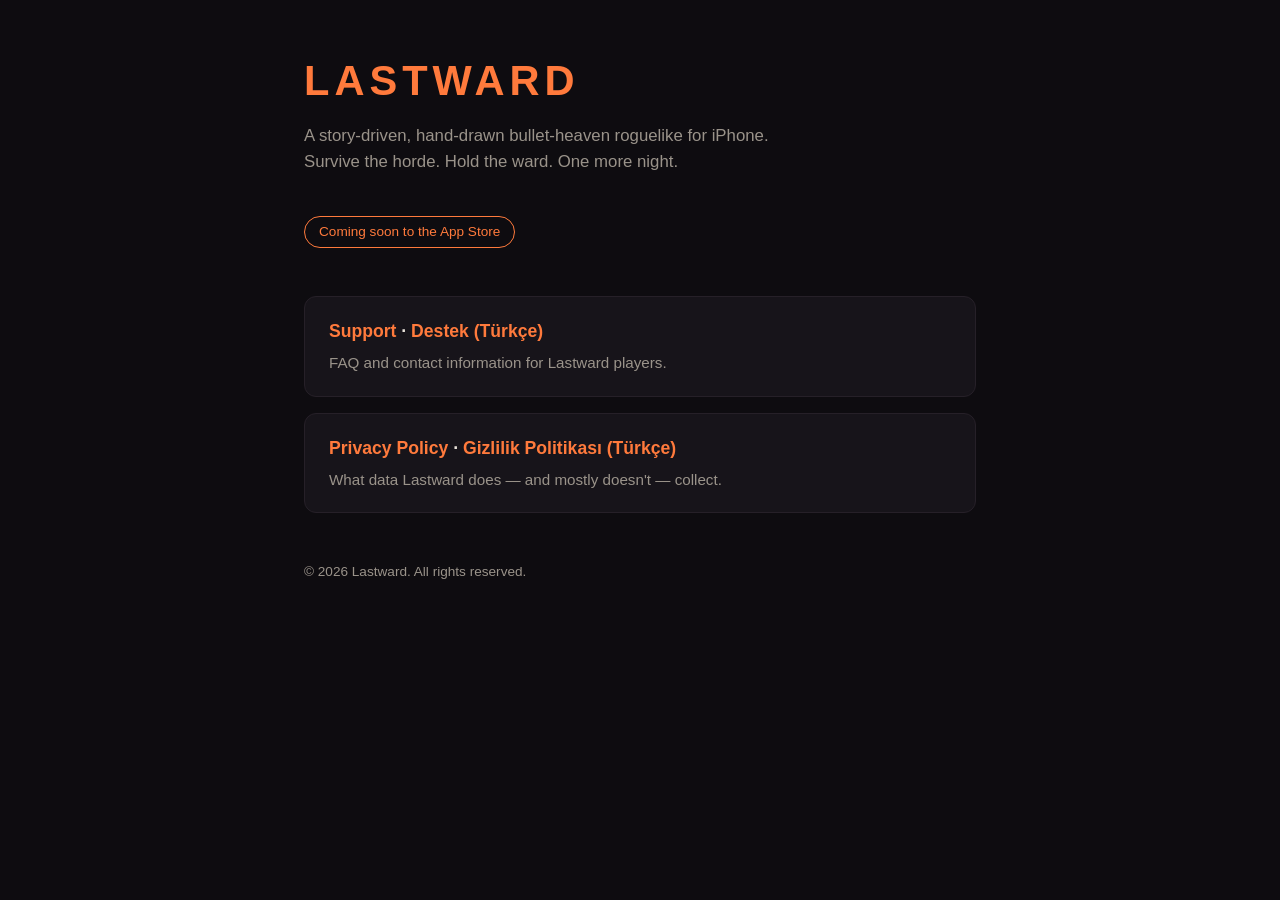
==== index.html @ 16b31800 "Lastward site v1: landing + privacy policy + support (EN/TR) Co-Authored-By: Claude Fable 5 <noreply" ====
<!DOCTYPE html>
<html lang="en">
<head>
<meta charset="utf-8">
<meta name="viewport" content="width=device-width, initial-scale=1">
<title>Lastward — Survivors Roguelike</title>
<meta name="description" content="Lastward is a story-driven, hand-drawn bullet-heaven roguelike for iPhone. Survive the horde. Hold the ward. One more night.">
<style>
  :root { --bg:#0e0c10; --card:#17141a; --text:#e8e2d9; --muted:#9a938a; --accent:#ff7a3c; }
  * { margin:0; padding:0; box-sizing:border-box; }
  body { background:var(--bg); color:var(--text); font-family:-apple-system,BlinkMacSystemFont,"Segoe UI",Roboto,sans-serif; line-height:1.6; }
  .wrap { max-width:720px; margin:0 auto; padding:48px 24px 64px; }
  h1 { font-size:2.6rem; letter-spacing:.12em; color:var(--accent); text-transform:uppercase; }
  .tagline { color:var(--muted); margin:8px 0 40px; font-size:1.05rem; }
  .card { background:var(--card); border:1px solid #262028; border-radius:12px; padding:20px 24px; margin:16px 0; }
  .card h2 { font-size:1.1rem; margin-bottom:6px; }
  .card p { color:var(--muted); font-size:.95rem; }
  a { color:var(--accent); text-decoration:none; }
  a:hover { text-decoration:underline; }
  .soon { display:inline-block; border:1px solid var(--accent); color:var(--accent); border-radius:999px; padding:4px 14px; font-size:.85rem; margin-bottom:32px; }
  footer { margin-top:48px; color:var(--muted); font-size:.85rem; }
  .lang { float:right; font-size:.9rem; }
</style>
</head>
<body>
<div class="wrap">
  <h1>Lastward</h1>
  <p class="tagline">A story-driven, hand-drawn bullet-heaven roguelike for iPhone.<br>Survive the horde. Hold the ward. One more night.</p>
  <span class="soon">Coming soon to the App Store</span>

  <div class="card">
    <h2><a href="support.html">Support</a> · <a href="support-tr.html">Destek (Türkçe)</a></h2>
    <p>FAQ and contact information for Lastward players.</p>
  </div>

  <div class="card">
    <h2><a href="privacy.html">Privacy Policy</a> · <a href="privacy-tr.html">Gizlilik Politikası (Türkçe)</a></h2>
    <p>What data Lastward does — and mostly doesn't — collect.</p>
  </div>

  <footer>© 2026 Lastward. All rights reserved.</footer>
</div>
</body>
</html>
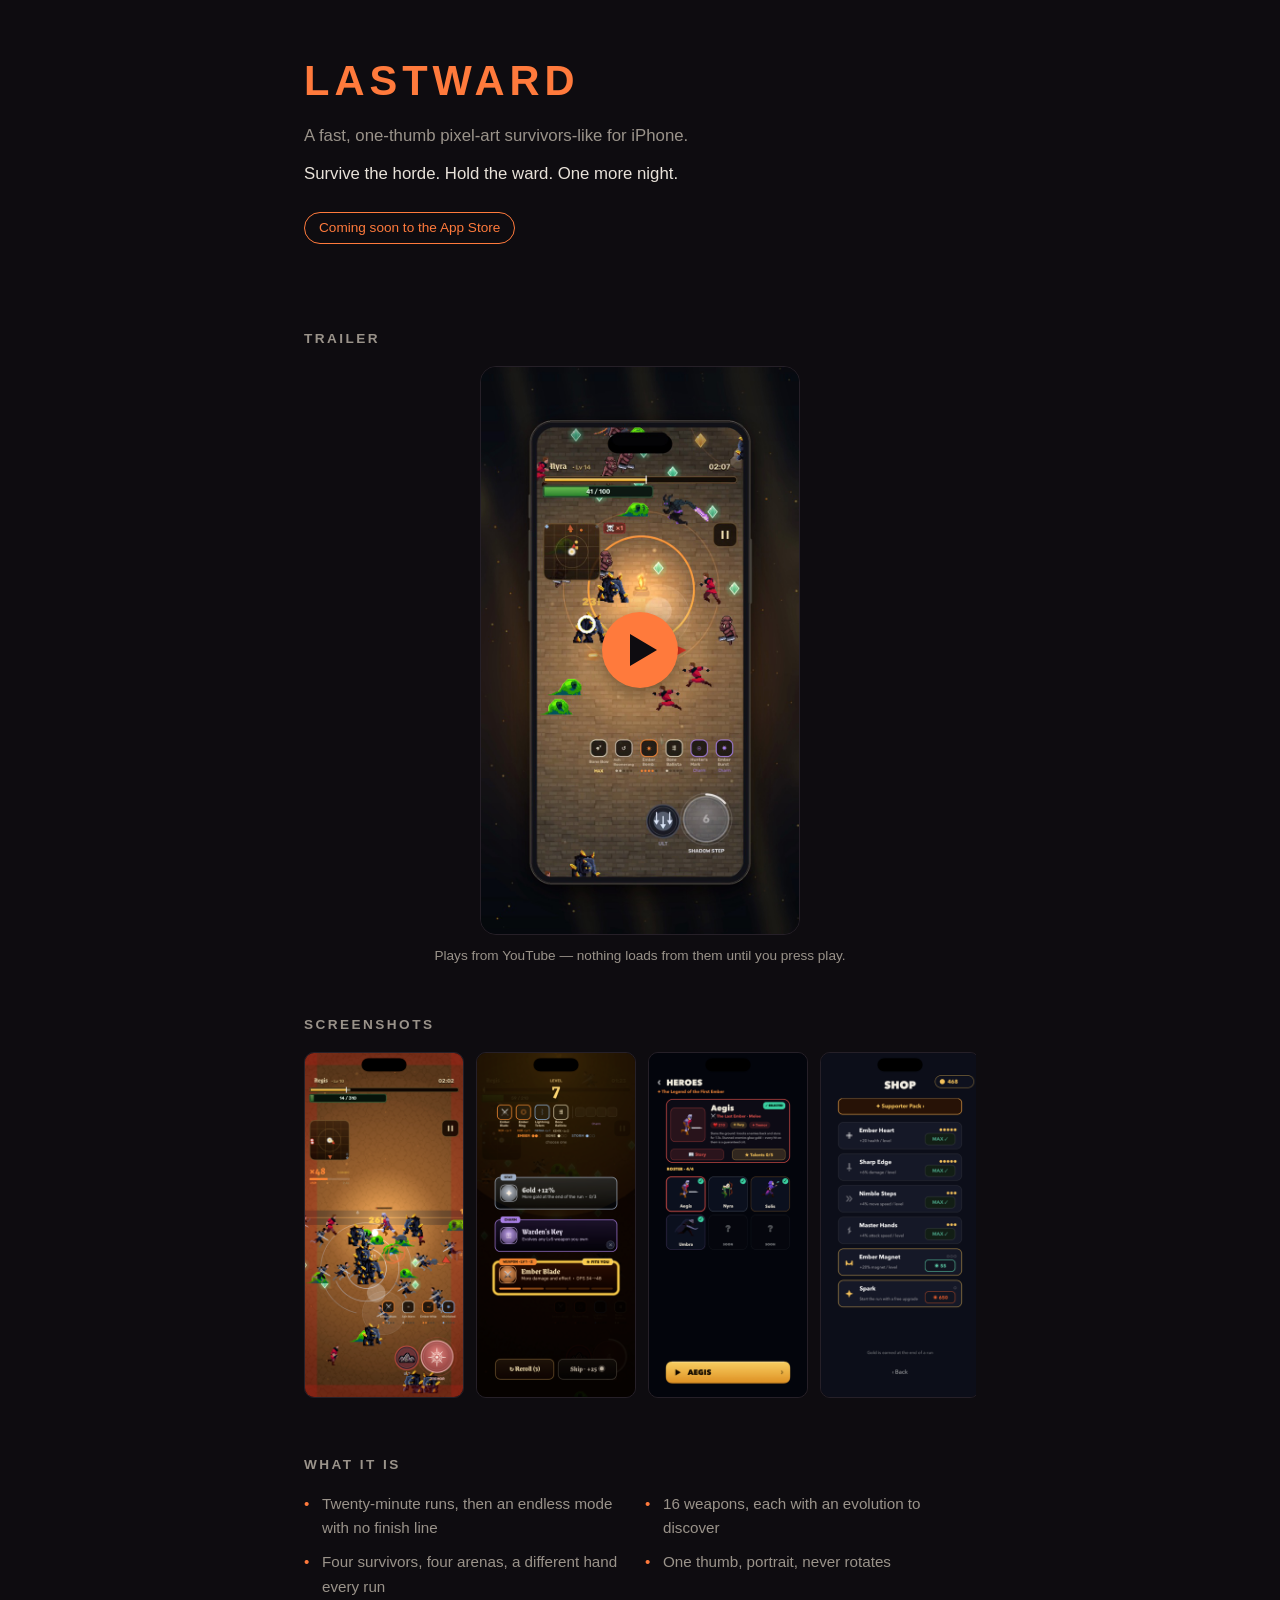
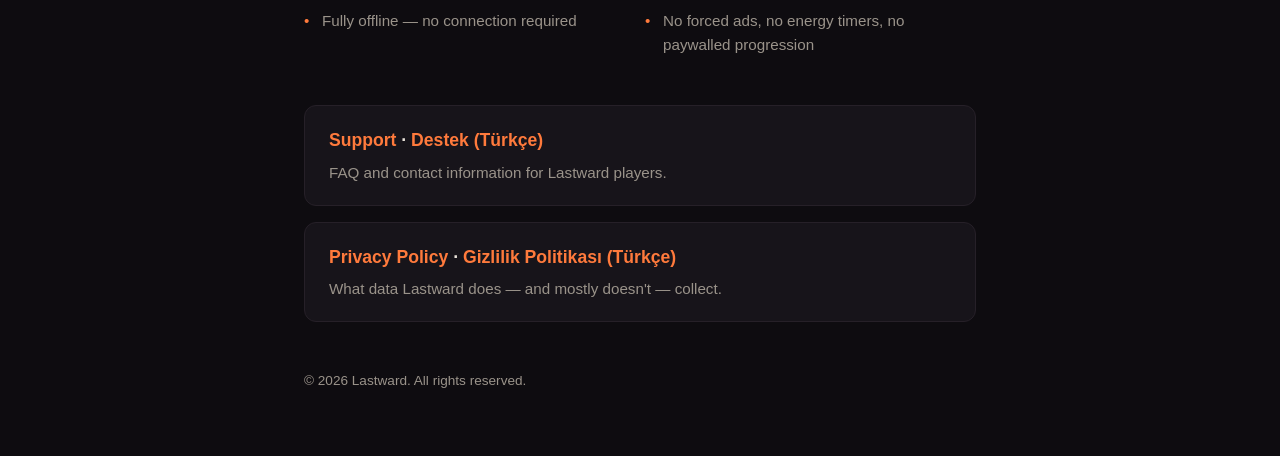
==== commit 702c8072: "Site: fragman gomuldu + ekran goruntuleri + App Store metniyle tutarli tanim - 'story-driven, hand-d" ====
--- a/index.html
+++ b/index.html
@@ -4,29 +4,90 @@
 <meta charset="utf-8">
 <meta name="viewport" content="width=device-width, initial-scale=1">
 <title>Lastward — Survivors Roguelike</title>
-<meta name="description" content="Lastward is a story-driven, hand-drawn bullet-heaven roguelike for iPhone. Survive the horde. Hold the ward. One more night.">
+<meta name="description" content="Lastward is a fast, one-thumb pixel-art survivors-like for iPhone. Twenty-minute runs, 16 weapons, four survivors. Survive the horde. Hold the ward. One more night.">
+<meta property="og:title" content="Lastward — Survivors Roguelike">
+<meta property="og:description" content="A fast, one-thumb pixel-art survivors-like for iPhone. Survive the horde. Hold the ward. One more night.">
+<meta property="og:image" content="assets/trailer_poster.jpg">
+<meta property="og:type" content="website">
+<meta name="twitter:card" content="summary_large_image">
 <style>
-  :root { --bg:#0e0c10; --card:#17141a; --text:#e8e2d9; --muted:#9a938a; --accent:#ff7a3c; }
+  :root { --bg:#0e0c10; --card:#17141a; --text:#e8e2d9; --muted:#9a938a; --accent:#ff7a3c; --line:#262028; }
   * { margin:0; padding:0; box-sizing:border-box; }
   body { background:var(--bg); color:var(--text); font-family:-apple-system,BlinkMacSystemFont,"Segoe UI",Roboto,sans-serif; line-height:1.6; }
   .wrap { max-width:720px; margin:0 auto; padding:48px 24px 64px; }
   h1 { font-size:2.6rem; letter-spacing:.12em; color:var(--accent); text-transform:uppercase; }
-  .tagline { color:var(--muted); margin:8px 0 40px; font-size:1.05rem; }
-  .card { background:var(--card); border:1px solid #262028; border-radius:12px; padding:20px 24px; margin:16px 0; }
+  .tagline { color:var(--muted); margin:8px 0 12px; font-size:1.05rem; }
+  .line { color:var(--text); font-size:1.05rem; margin-bottom:24px; }
+  .card { background:var(--card); border:1px solid var(--line); border-radius:12px; padding:20px 24px; margin:16px 0; }
   .card h2 { font-size:1.1rem; margin-bottom:6px; }
   .card p { color:var(--muted); font-size:.95rem; }
   a { color:var(--accent); text-decoration:none; }
   a:hover { text-decoration:underline; }
-  .soon { display:inline-block; border:1px solid var(--accent); color:var(--accent); border-radius:999px; padding:4px 14px; font-size:.85rem; margin-bottom:32px; }
+  .soon { display:inline-block; border:1px solid var(--accent); color:var(--accent); border-radius:999px; padding:4px 14px; font-size:.85rem; margin-bottom:36px; }
+
+  section { margin:48px 0; }
+  section > h2 { font-size:.85rem; letter-spacing:.18em; text-transform:uppercase; color:var(--muted); margin-bottom:16px; }
+
+  /* Trailer: vertical 9:16, click-to-play so YouTube loads only on demand */
+  .trailer { position:relative; width:100%; max-width:320px; margin:0 auto; aspect-ratio:9/16; border-radius:16px; overflow:hidden; border:1px solid var(--line); background:#000; }
+  .trailer img, .trailer iframe { width:100%; height:100%; display:block; border:0; object-fit:cover; }
+  .trailer button { position:absolute; inset:0; width:100%; height:100%; padding:0; border:0; background:transparent; cursor:pointer; display:flex; align-items:center; justify-content:center; }
+  .trailer button::after { content:""; position:relative; z-index:1; width:0; height:0; border-style:solid; border-width:16px 0 16px 27px; border-color:transparent transparent transparent #0e0c10; margin-left:6px; }
+  .play-ring { position:absolute; width:76px; height:76px; border-radius:50%; background:var(--accent); box-shadow:0 6px 24px rgba(0,0,0,.55); transition:transform .15s ease; }
+  .trailer button:hover .play-ring { transform:scale(1.06); }
+  .note { color:var(--muted); font-size:.85rem; text-align:center; margin-top:10px; }
+
+  /* Screenshots: scrollable strip on phones, fits the row on desktop */
+  .shots { display:flex; gap:12px; overflow-x:auto; padding-bottom:8px; scroll-snap-type:x mandatory; -webkit-overflow-scrolling:touch; }
+  .shots img { width:160px; flex:0 0 auto; border-radius:10px; border:1px solid var(--line); scroll-snap-align:start; }
+
+  ul.feats { list-style:none; display:grid; grid-template-columns:1fr; gap:10px; }
+  ul.feats li { color:var(--muted); font-size:.95rem; padding-left:18px; position:relative; }
+  ul.feats li::before { content:"•"; color:var(--accent); position:absolute; left:0; }
+  @media (min-width:560px) { ul.feats { grid-template-columns:1fr 1fr; } }
+
   footer { margin-top:48px; color:var(--muted); font-size:.85rem; }
-  .lang { float:right; font-size:.9rem; }
 </style>
 </head>
 <body>
 <div class="wrap">
   <h1>Lastward</h1>
-  <p class="tagline">A story-driven, hand-drawn bullet-heaven roguelike for iPhone.<br>Survive the horde. Hold the ward. One more night.</p>
+  <p class="tagline">A fast, one-thumb pixel-art survivors-like for iPhone.</p>
+  <p class="line">Survive the horde. Hold the ward. One more night.</p>
   <span class="soon">Coming soon to the App Store</span>
+
+  <section>
+    <h2>Trailer</h2>
+    <div class="trailer" id="trailer">
+      <img src="assets/trailer_poster.jpg" alt="Lastward gameplay — a survivor surrounded by the horde">
+      <button type="button" aria-label="Play the Lastward trailer">
+        <span class="play-ring"></span>
+      </button>
+    </div>
+    <p class="note">Plays from YouTube — nothing loads from them until you press play.</p>
+  </section>
+
+  <section>
+    <h2>Screenshots</h2>
+    <div class="shots">
+      <img src="assets/01_action_swarm.png" alt="Fighting a swarm of enemies" loading="lazy" width="160">
+      <img src="assets/02_levelup_cards.png" alt="Choosing a level-up card" loading="lazy" width="160">
+      <img src="assets/03_heroes.png" alt="The hero roster" loading="lazy" width="160">
+      <img src="assets/06_shop.png" alt="The shop screen" loading="lazy" width="160">
+    </div>
+  </section>
+
+  <section>
+    <h2>What it is</h2>
+    <ul class="feats">
+      <li>Twenty-minute runs, then an endless mode with no finish line</li>
+      <li>16 weapons, each with an evolution to discover</li>
+      <li>Four survivors, four arenas, a different hand every run</li>
+      <li>One thumb, portrait, never rotates</li>
+      <li>Fully offline — no connection required</li>
+      <li>No forced ads, no energy timers, no paywalled progression</li>
+    </ul>
+  </section>
 
   <div class="card">
     <h2><a href="support.html">Support</a> · <a href="support-tr.html">Destek (Türkçe)</a></h2>
@@ -40,5 +101,18 @@
 
   <footer>© 2026 Lastward. All rights reserved.</footer>
 </div>
+
+<script>
+  document.getElementById('trailer').querySelector('button').addEventListener('click', function () {
+    var box = document.getElementById('trailer');
+    var f = document.createElement('iframe');
+    f.src = 'https://www.youtube-nocookie.com/embed/t6MPKeEqMVI?autoplay=1&rel=0&playsinline=1';
+    f.title = 'Lastward — Official Trailer';
+    f.allow = 'accelerometer; autoplay; encrypted-media; gyroscope; picture-in-picture; web-share';
+    f.referrerPolicy = 'strict-origin-when-cross-origin';
+    f.allowFullscreen = true;
+    box.replaceChildren(f);
+  });
+</script>
 </body>
 </html>
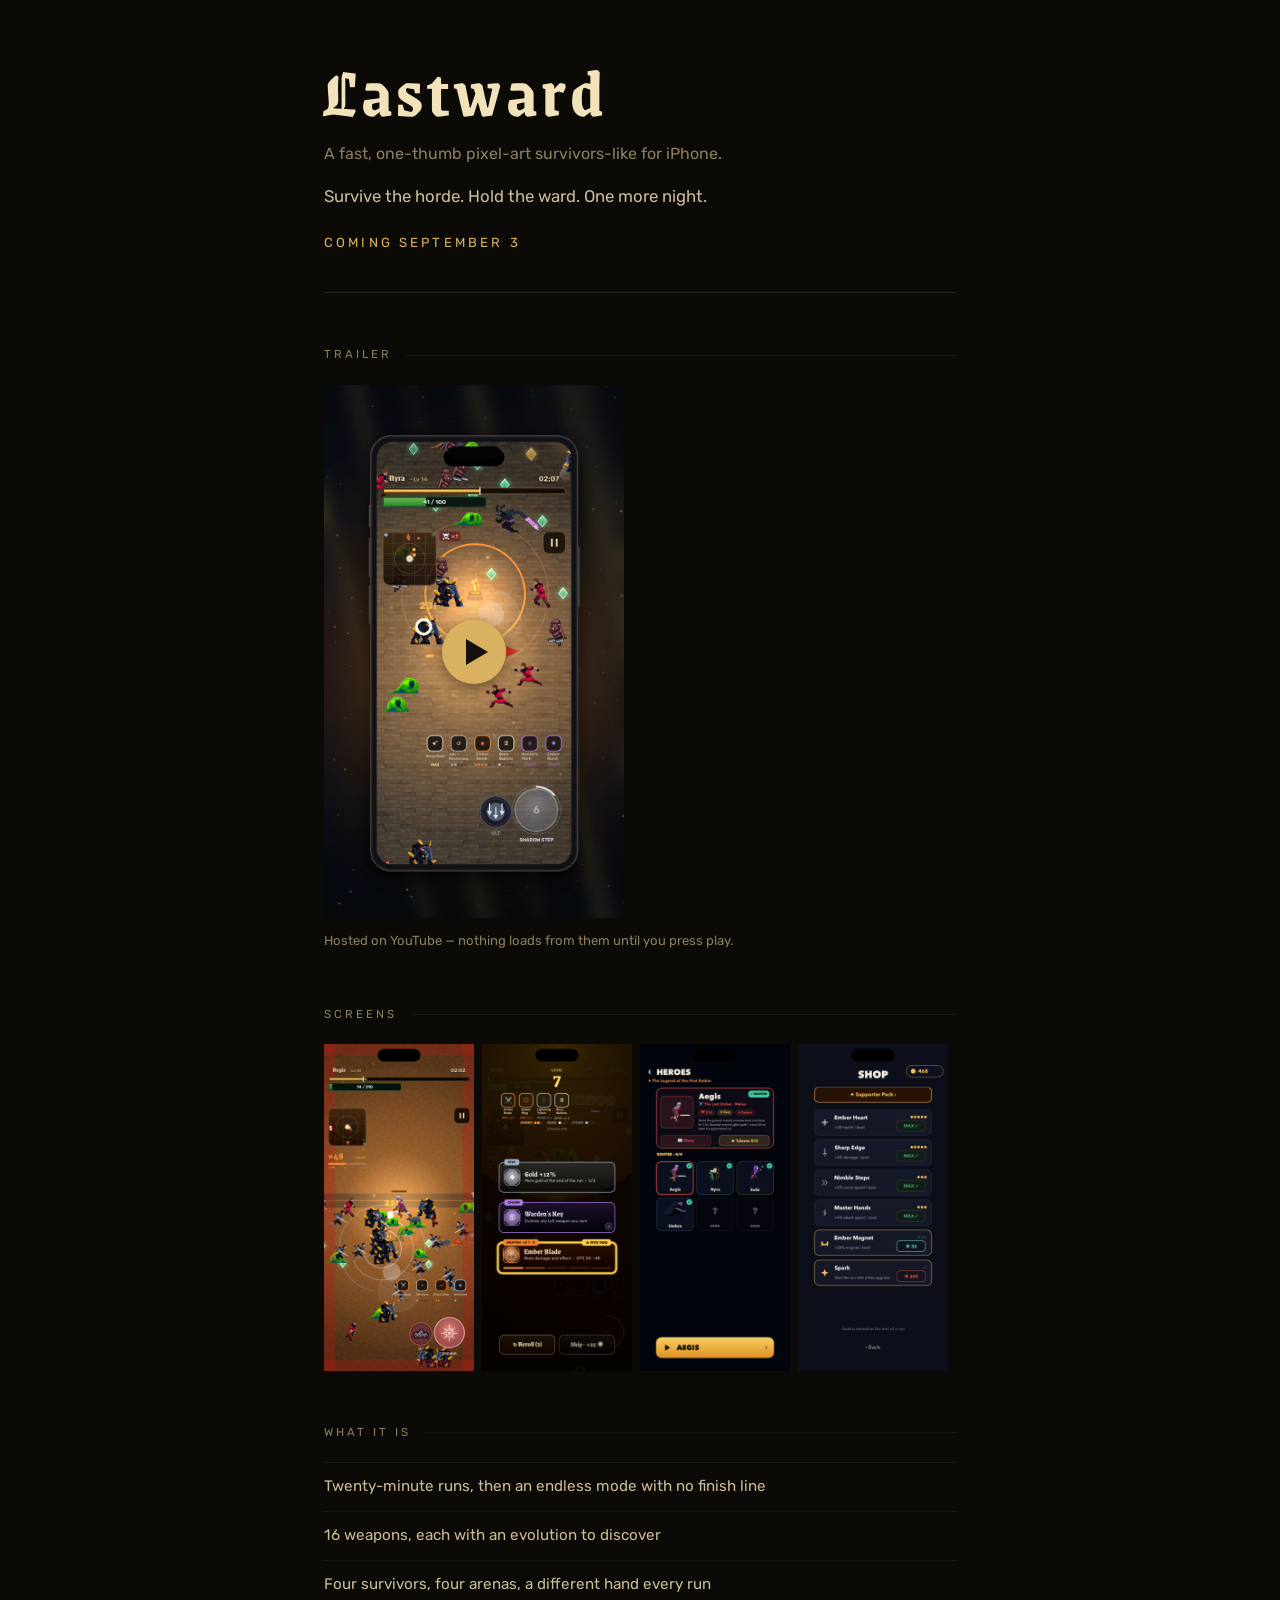
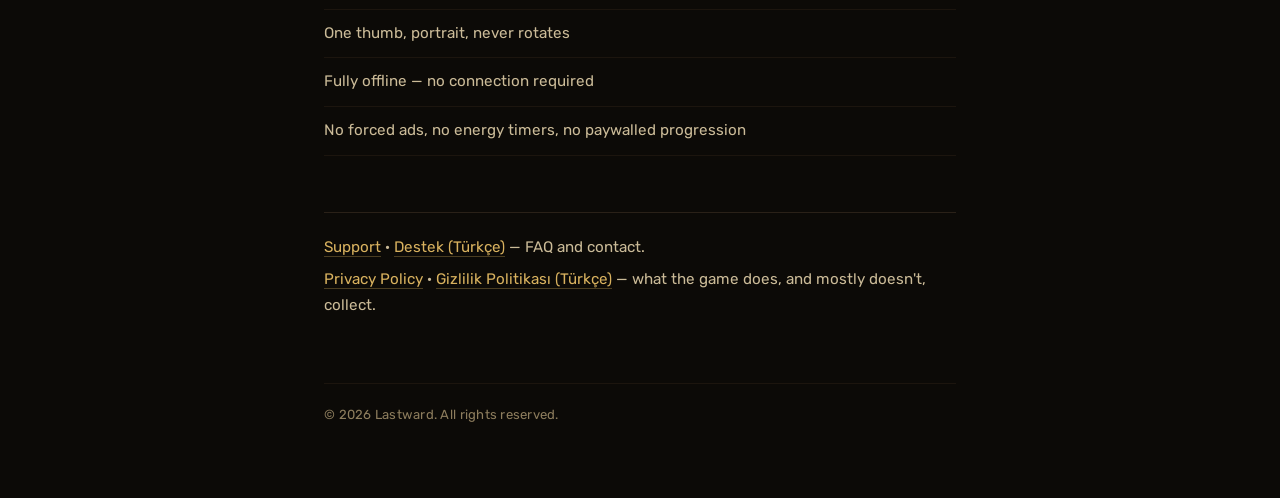
==== commit 31c2bc02: "Site: turuncu palet ve kutu duzeni kaldirildi — oyunun kendi renkleri + kendi fontu - #ff7a3c turunc" ====
--- a/index.html
+++ b/index.html
@@ -10,93 +10,123 @@
 <meta property="og:image" content="assets/trailer_poster.jpg">
 <meta property="og:type" content="website">
 <meta name="twitter:card" content="summary_large_image">
+<link rel="stylesheet" href="style.css">
 <style>
-  :root { --bg:#0e0c10; --card:#17141a; --text:#e8e2d9; --muted:#9a938a; --accent:#ff7a3c; --line:#262028; }
-  * { margin:0; padding:0; box-sizing:border-box; }
-  body { background:var(--bg); color:var(--text); font-family:-apple-system,BlinkMacSystemFont,"Segoe UI",Roboto,sans-serif; line-height:1.6; }
-  .wrap { max-width:720px; margin:0 auto; padding:48px 24px 64px; }
-  h1 { font-size:2.6rem; letter-spacing:.12em; color:var(--accent); text-transform:uppercase; }
-  .tagline { color:var(--muted); margin:8px 0 12px; font-size:1.05rem; }
-  .line { color:var(--text); font-size:1.05rem; margin-bottom:24px; }
-  .card { background:var(--card); border:1px solid var(--line); border-radius:12px; padding:20px 24px; margin:16px 0; }
-  .card h2 { font-size:1.1rem; margin-bottom:6px; }
-  .card p { color:var(--muted); font-size:.95rem; }
-  a { color:var(--accent); text-decoration:none; }
-  a:hover { text-decoration:underline; }
-  .soon { display:inline-block; border:1px solid var(--accent); color:var(--accent); border-radius:999px; padding:4px 14px; font-size:.85rem; margin-bottom:36px; }
+  /* Ana sayfaya ozel — ortak stil style.css'te. */
+  .masthead { padding-bottom:26px; border-bottom:1px solid var(--rule); margin-bottom:26px; }
+  .wordmark {
+    font-family:"Grenze Gotisch",Georgia,serif;
+    font-weight:700;
+    color:var(--ink);
+    font-size:clamp(2.9rem,13vw,4.4rem);
+    line-height:1;
+    letter-spacing:.06em;
+    margin-left:-.02em;
+  }
+  .sub { color:var(--muted); font-size:1rem; margin-top:14px; max-width:34em; }
+  .creed { color:var(--body); font-size:1.05rem; margin-top:14px; }
+  .when {
+    margin-top:22px;
+    color:var(--gold);
+    font-size:.82rem;
+    letter-spacing:.24em;
+    text-transform:uppercase;
+  }
 
-  section { margin:48px 0; }
-  section > h2 { font-size:.85rem; letter-spacing:.18em; text-transform:uppercase; color:var(--muted); margin-bottom:16px; }
+  section { margin:52px 0; }
+  .lbl {
+    display:flex; align-items:center; gap:14px;
+    color:var(--muted);
+    font-size:.72rem; letter-spacing:.26em; text-transform:uppercase;
+    margin-bottom:20px;
+  }
+  .lbl::after { content:""; flex:1; height:1px; background:var(--ruleSoft); }
 
-  /* Trailer: vertical 9:16, click-to-play so YouTube loads only on demand */
-  .trailer { position:relative; width:100%; max-width:320px; margin:0 auto; aspect-ratio:9/16; border-radius:16px; overflow:hidden; border:1px solid var(--line); background:#000; }
+  /* Fragman — cerceve yok, sayfaya oturur. Tiklanana kadar YouTube'a istek gitmez. */
+  .trailer { position:relative; width:100%; max-width:300px; aspect-ratio:9/16; overflow:hidden; background:#000; }
   .trailer img, .trailer iframe { width:100%; height:100%; display:block; border:0; object-fit:cover; }
-  .trailer button { position:absolute; inset:0; width:100%; height:100%; padding:0; border:0; background:transparent; cursor:pointer; display:flex; align-items:center; justify-content:center; }
-  .trailer button::after { content:""; position:relative; z-index:1; width:0; height:0; border-style:solid; border-width:16px 0 16px 27px; border-color:transparent transparent transparent #0e0c10; margin-left:6px; }
-  .play-ring { position:absolute; width:76px; height:76px; border-radius:50%; background:var(--accent); box-shadow:0 6px 24px rgba(0,0,0,.55); transition:transform .15s ease; }
-  .trailer button:hover .play-ring { transform:scale(1.06); }
-  .note { color:var(--muted); font-size:.85rem; text-align:center; margin-top:10px; }
+  .trailer button {
+    position:absolute; inset:0; width:100%; height:100%;
+    padding:0; border:0; background:transparent; cursor:pointer;
+    display:flex; align-items:center; justify-content:center;
+  }
+  .trailer button::after {
+    content:""; position:relative; z-index:1;
+    width:0; height:0; border-style:solid;
+    border-width:13px 0 13px 22px;
+    border-color:transparent transparent transparent #16100a;
+    margin-left:5px;
+  }
+  .disc {
+    position:absolute; width:64px; height:64px; border-radius:50%;
+    background:var(--gold);
+    box-shadow:0 4px 20px rgba(0,0,0,.6);
+    transition:transform .15s ease;
+  }
+  .trailer button:hover .disc { transform:scale(1.07); }
+  .cap { color:var(--muted); font-size:.82rem; margin-top:12px; max-width:32em; }
 
-  /* Screenshots: scrollable strip on phones, fits the row on desktop */
-  .shots { display:flex; gap:12px; overflow-x:auto; padding-bottom:8px; scroll-snap-type:x mandatory; -webkit-overflow-scrolling:touch; }
-  .shots img { width:160px; flex:0 0 auto; border-radius:10px; border:1px solid var(--line); scroll-snap-align:start; }
+  /* Ekran goruntuleri — flush serit, cerceve yok */
+  .shots { display:flex; gap:8px; overflow-x:auto; -webkit-overflow-scrolling:touch; scroll-snap-type:x mandatory; }
+  .shots img { width:150px; flex:0 0 auto; display:block; scroll-snap-align:start; }
 
-  ul.feats { list-style:none; display:grid; grid-template-columns:1fr; gap:10px; }
-  ul.feats li { color:var(--muted); font-size:.95rem; padding-left:18px; position:relative; }
-  ul.feats li::before { content:"•"; color:var(--accent); position:absolute; left:0; }
-  @media (min-width:560px) { ul.feats { grid-template-columns:1fr 1fr; } }
+  /* Maddeler — kutu degil, ince cizgili satirlar */
+  .facts { list-style:none; padding:0; border-top:1px solid var(--ruleSoft); }
+  .facts li {
+    margin:0; padding:11px 0;
+    border-bottom:1px solid var(--ruleSoft);
+    font-size:.95rem;
+    color:var(--body);
+  }
 
-  footer { margin-top:48px; color:var(--muted); font-size:.85rem; }
+  .ends { margin-top:56px; padding-top:22px; border-top:1px solid var(--rule); font-size:.95rem; }
+  .ends p { margin-bottom:6px; }
 </style>
 </head>
 <body>
 <div class="wrap">
-  <h1>Lastward</h1>
-  <p class="tagline">A fast, one-thumb pixel-art survivors-like for iPhone.</p>
-  <p class="line">Survive the horde. Hold the ward. One more night.</p>
-  <span class="soon">Coming soon to the App Store</span>
+
+  <header class="masthead">
+    <div class="wordmark">Lastward</div>
+    <p class="sub">A fast, one-thumb pixel-art survivors-like for iPhone.</p>
+    <p class="creed">Survive the horde. Hold the ward. One more night.</p>
+    <p class="when">Coming September 3</p>
+  </header>
 
   <section>
-    <h2>Trailer</h2>
+    <div class="lbl">Trailer</div>
     <div class="trailer" id="trailer">
       <img src="assets/trailer_poster.jpg" alt="Lastward gameplay — a survivor surrounded by the horde">
-      <button type="button" aria-label="Play the Lastward trailer">
-        <span class="play-ring"></span>
-      </button>
+      <button type="button" aria-label="Play the Lastward trailer"><span class="disc"></span></button>
     </div>
-    <p class="note">Plays from YouTube — nothing loads from them until you press play.</p>
+    <p class="cap">Hosted on YouTube — nothing loads from them until you press play.</p>
   </section>
 
   <section>
-    <h2>Screenshots</h2>
+    <div class="lbl">Screens</div>
     <div class="shots">
-      <img src="assets/01_action_swarm.png" alt="Fighting a swarm of enemies" loading="lazy" width="160">
-      <img src="assets/02_levelup_cards.png" alt="Choosing a level-up card" loading="lazy" width="160">
-      <img src="assets/03_heroes.png" alt="The hero roster" loading="lazy" width="160">
-      <img src="assets/06_shop.png" alt="The shop screen" loading="lazy" width="160">
+      <img src="assets/01_action_swarm.png" alt="Fighting a swarm of enemies" loading="lazy" width="150">
+      <img src="assets/02_levelup_cards.png" alt="Choosing a level-up card" loading="lazy" width="150">
+      <img src="assets/03_heroes.png" alt="The hero roster" loading="lazy" width="150">
+      <img src="assets/06_shop.png" alt="The shop screen" loading="lazy" width="150">
     </div>
   </section>
 
   <section>
-    <h2>What it is</h2>
-    <ul class="feats">
-      <li>Twenty-minute runs, then an endless mode with no finish line</li>
-      <li>16 weapons, each with an evolution to discover</li>
-      <li>Four survivors, four arenas, a different hand every run</li>
-      <li>One thumb, portrait, never rotates</li>
-      <li>Fully offline — no connection required</li>
-      <li>No forced ads, no energy timers, no paywalled progression</li>
+    <div class="lbl">What it is</div>
+    <ul class="facts">
+      <li>Twenty-minute runs, then an endless mode with <span>no finish line</span></li>
+      <li>16 weapons, each with <span>an evolution to discover</span></li>
+      <li>Four survivors, four arenas, <span>a different hand every run</span></li>
+      <li>One thumb, portrait, <span>never rotates</span></li>
+      <li>Fully offline — <span>no connection required</span></li>
+      <li>No forced ads, no energy timers, <span>no paywalled progression</span></li>
     </ul>
   </section>
 
-  <div class="card">
-    <h2><a href="support.html">Support</a> · <a href="support-tr.html">Destek (Türkçe)</a></h2>
-    <p>FAQ and contact information for Lastward players.</p>
-  </div>
-
-  <div class="card">
-    <h2><a href="privacy.html">Privacy Policy</a> · <a href="privacy-tr.html">Gizlilik Politikası (Türkçe)</a></h2>
-    <p>What data Lastward does — and mostly doesn't — collect.</p>
+  <div class="ends">
+    <p><a href="support.html">Support</a> · <a href="support-tr.html">Destek (Türkçe)</a> — FAQ and contact.</p>
+    <p><a href="privacy.html">Privacy Policy</a> · <a href="privacy-tr.html">Gizlilik Politikası (Türkçe)</a> — what the game does, and mostly doesn't, collect.</p>
   </div>
 
   <footer>© 2026 Lastward. All rights reserved.</footer>
--- a/style.css
+++ b/style.css
@@ -0,0 +1,98 @@
+/* Lastward — ortak stil.
+   Renkler oyunun kendi paletinden (Lastward/Lastward/UIStyle.swift):
+   bone #f7e3b4 · boneDim #b79a63 · gold #ffd97a · goldDeep #e0a020
+   stone #6b5230 · panelBottom #160f09
+   Fontlar oyunun kendi fontlari (OFL): Grenze Gotisch + Rubik. */
+
+@font-face {
+  font-family: "Grenze Gotisch";
+  src: url("assets/fonts/GrenzeGotisch-Bold.woff2") format("woff2");
+  font-weight: 700; font-style: normal; font-display: swap;
+}
+@font-face {
+  font-family: "Rubik";
+  src: url("assets/fonts/Rubik-Regular.woff2") format("woff2");
+  font-weight: 400; font-style: normal; font-display: swap;
+}
+@font-face {
+  font-family: "Rubik";
+  src: url("assets/fonts/Rubik-SemiBold.woff2") format("woff2");
+  font-weight: 600; font-style: normal; font-display: swap;
+}
+
+:root {
+  --bg:#0c0a07;
+  --ink:#f2e2ba;      /* baslik / kemik */
+  --body:#cbbb98;     /* govde metni */
+  --muted:#8d7d5d;    /* ikincil */
+  --gold:#d9b25f;     /* vurgu — az kullanilir */
+  --goldBright:#ffd97a;
+  --rule:#2a2118;     /* ince cizgi */
+  --ruleSoft:#1c150e;
+}
+
+* { margin:0; padding:0; box-sizing:border-box; }
+
+body {
+  background:var(--bg);
+  color:var(--body);
+  font-family:"Rubik",-apple-system,BlinkMacSystemFont,"Segoe UI",Roboto,sans-serif;
+  font-size:16px;
+  line-height:1.7;
+  -webkit-font-smoothing:antialiased;
+}
+
+.wrap { max-width:680px; margin:0 auto; padding:56px 24px 72px; }
+
+h1 {
+  font-family:"Grenze Gotisch",Georgia,serif;
+  font-weight:700;
+  color:var(--ink);
+  font-size:2.4rem;
+  line-height:1.15;
+  letter-spacing:.03em;
+}
+
+/* Not: gosterim fontu (Grenze Gotisch) SADECE h1 ve logoda.
+   Uzun cumlelerde kirik yazi okunmuyor -> ara basliklar Rubik. */
+h2 {
+  font-weight:600;
+  color:var(--ink);
+  font-size:1.05rem;
+  line-height:1.45;
+  letter-spacing:.01em;
+  margin:30px 0 6px;
+}
+
+p, li { margin-bottom:12px; }
+ul { padding-left:20px; }
+li::marker { color:var(--muted); }
+
+a { color:var(--gold); text-decoration:none; border-bottom:1px solid rgba(217,178,95,.3); }
+a:hover { color:var(--goldBright); border-bottom-color:var(--goldBright); }
+
+nav { font-size:.9rem; margin-bottom:32px; color:var(--muted); }
+nav a { color:var(--muted); border-bottom-color:var(--ruleSoft); }
+nav a:hover { color:var(--ink); border-bottom-color:var(--rule); }
+
+.meta { color:var(--muted); font-size:.92rem; margin-bottom:8px; }
+
+/* Kutu yok: soldan ince cizgi + bosluk. */
+.aside {
+  border-left:1px solid var(--rule);
+  padding:2px 0 2px 20px;
+  margin:24px 0;
+  color:var(--muted);
+  font-size:.95rem;
+}
+.aside strong { color:var(--body); font-weight:600; }
+.aside p:last-child { margin-bottom:0; }
+
+footer {
+  margin-top:64px;
+  padding-top:20px;
+  border-top:1px solid var(--ruleSoft);
+  color:var(--muted);
+  font-size:.82rem;
+  letter-spacing:.02em;
+}
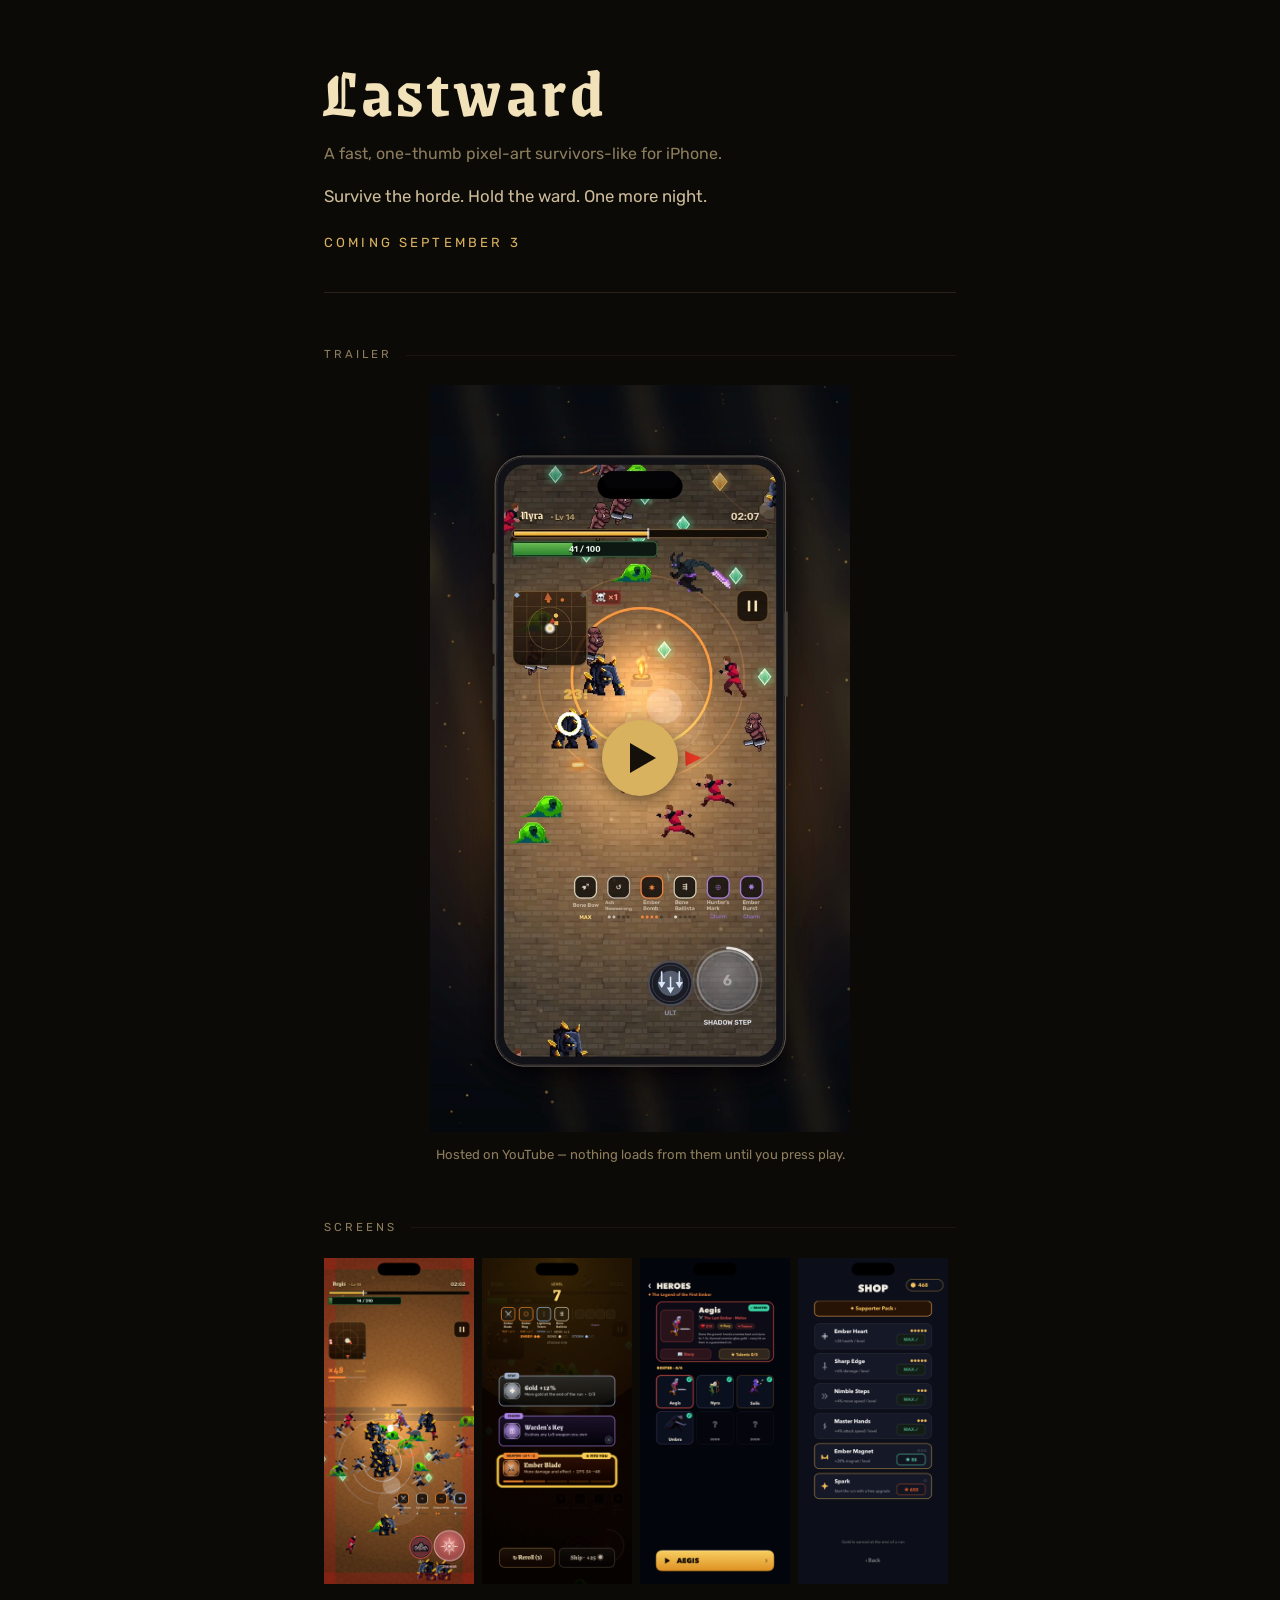
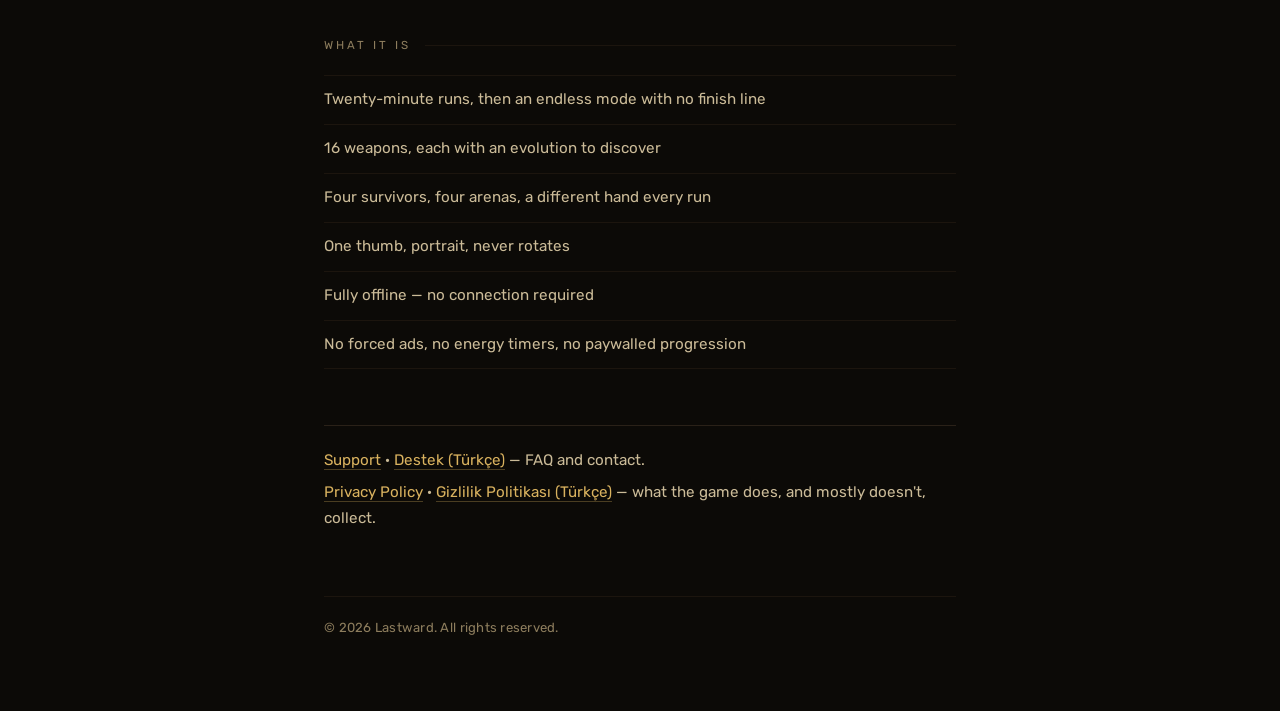
==== commit 2dd932b2: "Site: fragman penceresi buyudu (300 -> 420 px) ve ortalandi, play tusu buyudu Co-Authored-By: Claude" ====
--- a/index.html
+++ b/index.html
@@ -43,7 +43,7 @@
   .lbl::after { content:""; flex:1; height:1px; background:var(--ruleSoft); }
 
   /* Fragman — cerceve yok, sayfaya oturur. Tiklanana kadar YouTube'a istek gitmez. */
-  .trailer { position:relative; width:100%; max-width:300px; aspect-ratio:9/16; overflow:hidden; background:#000; }
+  .trailer { position:relative; width:100%; max-width:420px; margin:0 auto; aspect-ratio:9/16; overflow:hidden; background:#000; }
   .trailer img, .trailer iframe { width:100%; height:100%; display:block; border:0; object-fit:cover; }
   .trailer button {
     position:absolute; inset:0; width:100%; height:100%;
@@ -53,18 +53,18 @@
   .trailer button::after {
     content:""; position:relative; z-index:1;
     width:0; height:0; border-style:solid;
-    border-width:13px 0 13px 22px;
+    border-width:15px 0 15px 26px;
     border-color:transparent transparent transparent #16100a;
-    margin-left:5px;
+    margin-left:6px;
   }
   .disc {
-    position:absolute; width:64px; height:64px; border-radius:50%;
+    position:absolute; width:76px; height:76px; border-radius:50%;
     background:var(--gold);
     box-shadow:0 4px 20px rgba(0,0,0,.6);
     transition:transform .15s ease;
   }
   .trailer button:hover .disc { transform:scale(1.07); }
-  .cap { color:var(--muted); font-size:.82rem; margin-top:12px; max-width:32em; }
+  .cap { color:var(--muted); font-size:.82rem; margin:12px auto 0; max-width:420px; text-align:center; }
 
   /* Ekran goruntuleri — flush serit, cerceve yok */
   .shots { display:flex; gap:8px; overflow-x:auto; -webkit-overflow-scrolling:touch; scroll-snap-type:x mandatory; }
